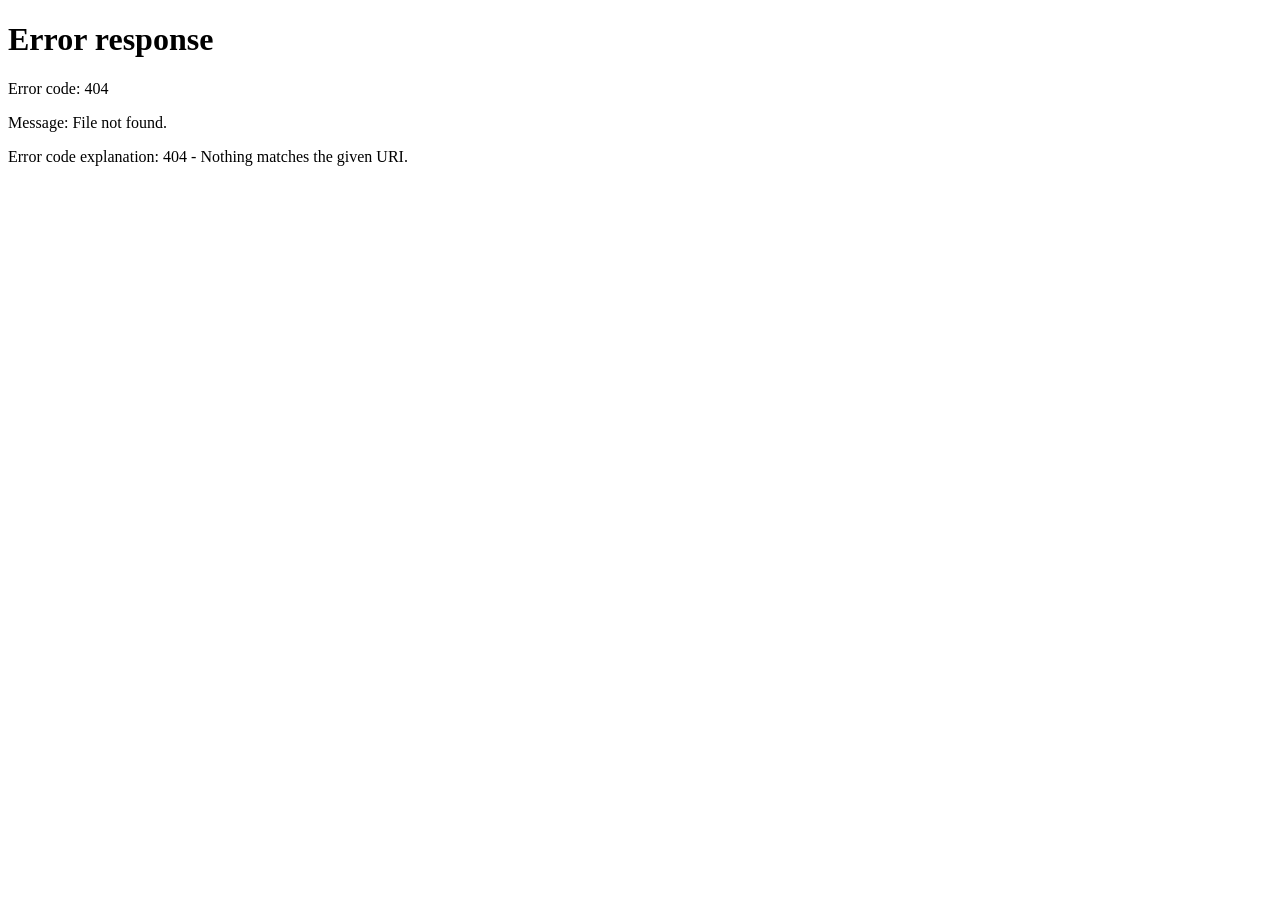
==== add-event.html @ 740edc6d "Create add-event.html" ====
<!DOCTYPE html>

<html lang="en">

<head>

<meta charset="UTF-8">
<meta name="viewport" content="width=device-width, initial-scale=1.0">

<title>Add Event</title>

<script src="https://accounts.google.com/gsi/client" async defer></script>

<script src="./js/config.js"></script>

<script src="./js/api.js"></script>

<script src="./js/auth.js"></script>

<style>

*{
    box-sizing:border-box;
}

body{
    margin:0;
    font-family:Arial,sans-serif;
    background:#f4f6f8;
    color:#222;
}

/* ================= HEADER ================= */

.header{
    background:#1e3a8a;
    color:white;
    padding:18px 30px;
    display:flex;
    justify-content:space-between;
    align-items:center;
}

.header h2{
    margin:0;
}

.backBtn{
    background:white;
    color:#1e3a8a;
    border:none;
    padding:10px 16px;
    border-radius:6px;
    cursor:pointer;
    font-weight:bold;
}

/* ================= CONTAINER ================= */

.container{
    max-width:1100px;
    margin:25px auto;
    padding:0 20px;
}

/* ================= CARD ================= */

.card{
    background:white;
    border-radius:10px;
    padding:25px;
    margin-bottom:20px;
    box-shadow:0 2px 6px rgba(0,0,0,.08);
}

.card h2{
    margin-top:0;
    color:#1e3a8a;
}

.cardDescription{
    color:#666;
    margin-bottom:20px;
}

/* ================= FORM GRID ================= */

.formGrid{
    display:grid;
    grid-template-columns:repeat(2,1fr);
    gap:18px;
}

.formGroup{
    display:flex;
    flex-direction:column;
}

.formGroup.full{
    grid-column:1 / -1;
}

label{
    font-weight:bold;
    margin-bottom:7px;
}

.required{
    color:#dc2626;
}

input,
select,
textarea{
    width:100%;
    padding:11px;
    border:1px solid #ccc;
    border-radius:6px;
    font-size:14px;
}

textarea{
    min-height:100px;
    resize:vertical;
}

input:focus,
select:focus,
textarea:focus{
    outline:none;
    border-color:#2563eb;
}

/* ================= HEADER IMAGE ================= */

.imageUpload{
    border:2px dashed #cbd5e1;
    border-radius:8px;
    padding:25px;
    text-align:center;
    background:#f8fafc;
    cursor:pointer;
}

.imageUpload:hover{
    background:#f1f5f9;
}

.imagePreview{
    max-width:100%;
    max-height:220px;
    margin-top:15px;
    border-radius:8px;
    display:none;
}

/* ================= QUESTIONS ================= */

.questionCard{
    border:1px solid #ddd;
    border-radius:8px;
    padding:18px;
    margin-bottom:15px;
    background:#fafafa;
}

.questionHeader{
    display:flex;
    justify-content:space-between;
    align-items:center;
    margin-bottom:15px;
}

.questionNumber{
    font-weight:bold;
    color:#1e3a8a;
}

.removeBtn{
    background:#dc2626;
    color:white;
    border:none;
    padding:7px 10px;
    border-radius:5px;
    cursor:pointer;
}

.addQuestionBtn{
    background:#2563eb;
    color:white;
    border:none;
    padding:10px 16px;
    border-radius:6px;
    cursor:pointer;
}

/* ================= ACTIONS ================= */

.actions{
    display:flex;
    justify-content:flex-end;
    gap:10px;
    margin-top:20px;
}

.cancelBtn{
    background:#6b7280;
    color:white;
    border:none;
    padding:12px 20px;
    border-radius:6px;
    cursor:pointer;
}

.createBtn{
    background:#16a34a;
    color:white;
    border:none;
    padding:12px 24px;
    border-radius:6px;
    cursor:pointer;
    font-weight:bold;
}

.createBtn:disabled{
    background:#9ca3af;
    cursor:not-allowed;
}

/* ================= SUCCESS ================= */

.successCard{
    display:none;
    background:white;
    border-radius:10px;
    padding:30px;
    margin-bottom:20px;
    box-shadow:0 2px 6px rgba(0,0,0,.08);
}

.successCard h2{
    color:#16a34a;
}

.resultGrid{
    display:grid;
    grid-template-columns:repeat(2,1fr);
    gap:15px;
    margin-top:20px;
}

.resultBox{
    border:1px solid #ddd;
    border-radius:8px;
    padding:15px;
}

.resultBox label{
    display:block;
    color:#666;
    font-size:12px;
}

.resultBox a{
    word-break:break-all;
}

.qrBox{
    text-align:center;
    margin-top:25px;
}

.qrBox img{
    width:220px;
    height:220px;
    object-fit:contain;
    border:1px solid #ddd;
    padding:10px;
}

/* ================= LOADING ================= */

.loading{
    display:none;
    position:fixed;
    inset:0;
    background:rgba(255,255,255,.75);
    justify-content:center;
    align-items:center;
    z-index:999;
}

.loadingBox{
    background:white;
    padding:25px 35px;
    border-radius:10px;
    box-shadow:0 4px 15px rgba(0,0,0,.2);
    text-align:center;
}

.spinner{
    width:35px;
    height:35px;
    border:4px solid #ddd;
    border-top:4px solid #1e3a8a;
    border-radius:50%;
    animation:spin 1s linear infinite;
    margin:0 auto 15px;
}

@keyframes spin{
    to{
        transform:rotate(360deg);
    }
}

@media(max-width:700px){

    .formGrid,
    .resultGrid{
        grid-template-columns:1fr;
    }

}

</style>

</head>

<body>

<!-- =====================================================
     HEADER
===================================================== -->

<div class="header">


<h2>➕ Add Event</h2>

<button
    class="backBtn"
    onclick="window.location='event-management.html'">

    ← Event Management

</button>


</div>

<div class="container">

<!-- =====================================================
     SUCCESS
===================================================== -->

<div
    class="successCard"
    id="successCard">


<h2>✓ Event Created Successfully</h2>

<p>
    The Google Form has been created and the event has
    been added to the Event Registry as ACTIVE.
</p>

<div class="resultGrid">

    <div class="resultBox">

        <label>Event Name</label>

        <strong id="resultEventName"></strong>

    </div>


    <div class="resultBox">

        <label>Event Spreadsheet ID</label>

        <strong id="resultSpreadsheetId"></strong>

    </div>


    <div class="resultBox">

        <label>Google Form</label>

        <a
            id="resultFormUrl"
            target="_blank"
            rel="noopener">

            Open Form

        </a>

    </div>


    <div class="resultBox">

        <label>Responder URL</label>

        <a
            id="resultResponderUrl"
            target="_blank"
            rel="noopener">

            Open Registration Form

        </a>

    </div>

</div>


<div class="qrBox">

    <h3>Registration QR Code</h3>

    <img
        id="resultQr"
        alt="Registration QR Code">

    <br><br>

    <button
        class="createBtn"
        onclick="window.location='event-management.html'">

        Return to Event Management

    </button>

</div>


</div>

<!-- =====================================================
     EVENT DETAILS
===================================================== -->

<div
    class="card"
    id="eventFormCard">


<h2>Event Details</h2>

<p class="cardDescription">

    Enter the information that will be used to create the
    Google Form and Event Registry record.

</p>


<div class="formGrid">


    <!-- EVENT DATE -->

    <div class="formGroup">

        <label>
            Event Date
            <span class="required">*</span>
        </label>

        <input
            type="date"
            id="eventDate"
            required>

    </div>


    <!-- EVENT NAME -->

    <div class="formGroup">

        <label>
            Event Name
            <span class="required">*</span>
        </label>

        <input
            type="text"
            id="eventName"
            placeholder="e.g. Kingdom Builders"
            required>

    </div>


    <!-- EVENT TYPE -->

    <div class="formGroup">

        <label>
            Event Type
            <span class="required">*</span>
        </label>

        <select
            id="eventType"
            required>

            <option value="">
                Select Event Type
            </option>

            <option value="Event">
                Event
            </option>

            <option value="Course">
                Course
            </option>

            <option value="Workshop">
                Workshop
            </option>

            <option value="Conference">
                Conference
            </option>

            <option value="Service">
                Service
            </option>

            <option value="Outreach">
                Outreach
            </option>

            <option value="Other">
                Other
            </option>

        </select>

    </div>


    <!-- VENUE -->

    <div class="formGroup">

        <label>
            Venue
            <span class="required">*</span>
        </label>

        <input
            type="text"
            id="venue"
            placeholder="e.g. COOS Main Hall"
            required>

    </div>


    <!-- LOCATION -->

    <div class="formGroup">

        <label>
            Location
            <span class="required">*</span>
        </label>

        <input
            type="text"
            id="location"
            placeholder="e.g. Singapore"
            required>

    </div>


    <!-- START TIME -->

    <div class="formGroup">

        <label>
            Start Time
        </label>

        <input
            type="time"
            id="startTime">

    </div>


    <!-- END TIME -->

    <div class="formGroup">

        <label>
            End Time
        </label>

        <input
            type="time"
            id="endTime">

    </div>


    <!-- DESCRIPTION -->

    <div class="formGroup full">

        <label>
            Event Description
        </label>

        <textarea
            id="eventDescription"
            placeholder="Describe the event..."></textarea>

    </div>

</div>


</div>

<!-- =====================================================
     GOOGLE FORM HEADER
===================================================== -->

<div class="card">


<h2>Google Form Header</h2>

<p class="cardDescription">

    Upload the event image to be used for the event
    registration form.

</p>


<div
    class="imageUpload"
    onclick="document.getElementById('headerImage').click()">

    <strong>
        Click to upload event header image
    </strong>

    <br>

    <small>
        Recommended: wide landscape image
    </small>

    <input
        type="file"
        id="headerImage"
        accept="image/*"
        style="display:none;">

    <img
        id="imagePreview"
        class="imagePreview">

</div>


</div>

<!-- =====================================================
     STANDARD PARAMETERS
===================================================== -->

<div class="card">


<h2>Registration Information</h2>

<p class="cardDescription">

    These standard registration fields will be included
    in every Event Form.

</p>


<div class="formGrid">


    <div class="formGroup">

        <label>
            Name
            <span class="required">*</span>
        </label>

        <input
            value="Name"
            disabled>

    </div>


    <div class="formGroup">

        <label>
            Email Address
            <span class="required">*</span>
        </label>

        <input
            value="Email Address"
            disabled>

    </div>


    <div class="formGroup">

        <label>
            Contact Number
            <span class="required">*</span>
        </label>

        <input
            value="Contact Number"
            disabled>

    </div>


    <div class="formGroup">

        <label>
            Church
        </label>

        <input
            value="Church"
            disabled>

    </div>


    <div class="formGroup">

        <label>
            Referral Source
        </label>

        <input
            value="How did you hear about this event?"
            disabled>

    </div>


    <div class="formGroup">

        <label>
            PDPA Consent
            <span class="required">*</span>
        </label>

        <input
            value="PDPA Consent"
            disabled>

    </div>

</div>


</div>

<!-- =====================================================
     CUSTOM QUESTIONS
===================================================== -->

<div class="card">


<h2>Event-Specific Questions</h2>

<p class="cardDescription">

    Add questions that are specific to this event.
    These will be added to the Google Form after the
    standard registration fields.

</p>


<div id="questionsContainer"></div>


<button
    type="button"
    class="addQuestionBtn"
    onclick="addQuestion()">

    + Add Question

</button>


</div>

<!-- =====================================================
     CREATE
===================================================== -->

<div class="card">


<div class="actions">

    <button
        type="button"
        class="cancelBtn"
        onclick="window.location='event-management.html'">

        Cancel

    </button>


    <button
        type="button"
        class="createBtn"
        id="createBtn"
        onclick="handleCreateEvent()">

        🚀 Create Event

    </button>

</div>


</div>

</div>

<!-- =====================================================
     LOADING
===================================================== -->

<div
    class="loading"
    id="loading">


<div class="loadingBox">

    <div class="spinner"></div>

    <strong>
        Creating Event...
    </strong>

    <p>
        Creating Google Form, response spreadsheet,
        QR code and Event Registry record.
    </p>

</div>


</div>

<script>

/*****************************************************
 * AUTH
 *****************************************************/

const user =
    JSON.parse(
        localStorage.getItem("mp_user")
    );


if(!user){

    location = "index.html";

}


if(
    user &&
    !["Admin","Intern"].includes(
        user.role
    )
){

    alert("Access denied.");

    location = "dashboard.html";

}


/*****************************************************
 * API RUNNER
 *****************************************************/

async function runScript(
    action,
    data = {}
){

    const result =
        await API.post(
            action,
            data
        );


    console.log(
        "API RESULT:",
        action,
        result
    );


    if(!result || !result.success){

        throw new Error(
            result?.message ||
            "Request failed"
        );

    }


    return result.data || result;

}


/*****************************************************
 * LOADING
 *****************************************************/

function showLoading(){

    document
        .getElementById("loading")
        .style.display = "flex";

}


function hideLoading(){

    document
        .getElementById("loading")
        .style.display = "none";

}


/*****************************************************
 * HEADER IMAGE
 *****************************************************/

let headerImageData = null;


document
    .getElementById("headerImage")
    .addEventListener(
        "change",
        function(event){

            const file =
                event.target.files[0];


            if(!file){

                return;

            }


            if(
                !file.type.startsWith("image/")
            ){

                alert(
                    "Please select an image file."
                );

                event.target.value = "";

                return;

            }


            const reader =
                new FileReader();


            reader.onload =
                function(e){

                    /*
                     * IMPORTANT:
                     *
                     * Backend expects:
                     *
                     * base64
                     * mimeType
                     * fileName
                     */

                    headerImageData = {

                        fileName:
                            file.name,

                        mimeType:
                            file.type,

                        base64:
                            e.target.result

                    };


                    const preview =
                        document
                            .getElementById(
                                "imagePreview"
                            );


                    preview.src =
                        e.target.result;


                    preview.style.display =
                        "block";

                };


            reader.readAsDataURL(file);

        }
    );


/*****************************************************
 * QUESTIONS
 *****************************************************/

let questionCounter = 0;


function addQuestion(){

    questionCounter++;


    const container =
        document.getElementById(
            "questionsContainer"
        );


    const card =
        document.createElement("div");


    card.className =
        "questionCard";


    card.innerHTML = `

        <div class="questionHeader">

            <span class="questionNumber">

                Question ${questionCounter}

            </span>

            <button
                type="button"
                class="removeBtn"
                onclick="removeQuestion(this)">

                Remove

            </button>

        </div>


        <div class="formGrid">


            <div class="formGroup full">

                <label>

                    Question
                    <span class="required">*</span>

                </label>

                <input
                    type="text"
                    class="questionText"
                    placeholder="Enter your question">

            </div>


            <div class="formGroup">

                <label>
                    Question Type
                </label>

                <select
                    class="questionType">

                    <option value="SHORT_ANSWER">
                        Short Answer
                    </option>

                    <option value="PARAGRAPH">
                        Paragraph
                    </option>

                    <option value="MULTIPLE_CHOICE">
                        Multiple Choice
                    </option>

                    <option value="CHECKBOXES">
                        Checkboxes
                    </option>

                    <option value="DROPDOWN">
                        Dropdown
                    </option>

                    <option value="DATE">
                        Date
                    </option>

                    <option value="TIME">
                        Time
                    </option>

                </select>

            </div>


            <div class="formGroup">

                <label>
                    Required?
                </label>

                <select
                    class="questionRequired">

                    <option value="YES">
                        Yes
                    </option>

                    <option value="NO">
                        No
                    </option>

                </select>

            </div>


            <div class="formGroup full">

                <label>
                    Options
                </label>

                <textarea
                    class="questionOptions"
                    placeholder="For Multiple Choice / Checkboxes / Dropdown only.

Enter one option per line."></textarea>


        </div>


    </div>

`;


container.appendChild(card);


}

/*****************************************************

* REMOVE QUESTION
  *****************************************************/

function removeQuestion(button){


const card =
    button.closest(
        ".questionCard"
    );


if(card){

    card.remove();

}


renumberQuestions();


}

/*****************************************************

* RENUMBER QUESTIONS
  *****************************************************/

function renumberQuestions(){


const cards =
    document.querySelectorAll(
        ".questionCard"
    );


cards.forEach(
    function(card,index){

        const number =
            card.querySelector(
                ".questionNumber"
            );


        number.textContent =
            "Question " +
            (index + 1);

    }
);


}

/*****************************************************

* COLLECT QUESTIONS
  *****************************************************/

function collectQuestions(){


const cards =
    document.querySelectorAll(
        ".questionCard"
    );


const questions = [];


cards.forEach(
    function(card){

        const text =
            card.querySelector(
                ".questionText"
            )
            .value
            .trim();


        if(!text){

            return;

        }


        const type =
            card.querySelector(
                ".questionType"
            )
            .value;


        const required =
            card.querySelector(
                ".questionRequired"
            )
            .value === "YES";


        const optionsText =
            card.querySelector(
                ".questionOptions"
            )
            .value;


        const options =
            optionsText
                .split("\n")
                .map(
                    function(option){

                        return option.trim();

                    }
                )
                .filter(
                    function(option){

                        return option !== "";

                    }
                );


        questions.push({

            title:
                text,

            type:
                type,

            required:
                required,

            options:
                options

        });

    }
);


return questions;


}

/*****************************************************

* VALIDATE EVENT
  *****************************************************/

function validateEvent(){


const eventDate =
    document
        .getElementById(
            "eventDate"
        )
        .value;


const eventName =
    document
        .getElementById(
            "eventName"
        )
        .value
        .trim();


const eventType =
    document
        .getElementById(
            "eventType"
        )
        .value;


const venue =
    document
        .getElementById(
            "venue"
        )
        .value
        .trim();


const location =
    document
        .getElementById(
            "location"
        )
        .value
        .trim();


if(!eventDate){

    alert(
        "Event Date is required."
    );

    return false;

}


if(!eventName){

    alert(
        "Event Name is required."
    );

    return false;

}


if(!eventType){

    alert(
        "Event Type is required."
    );

    return false;

}


if(!venue){

    alert(
        "Venue is required."
    );

    return false;

}


if(!location){

    alert(
        "Location is required."
    );

    return false;

}


/*
 * Validate custom questions.
 */

const cards =
    document.querySelectorAll(
        ".questionCard"
    );


for(
    let i = 0;
    i < cards.length;
    i++
){

    const text =
        cards[i]
            .querySelector(
                ".questionText"
            )
            .value
            .trim();


    if(!text){

        alert(
            "Please complete Question " +
            (i + 1) +
            " or remove it."
        );

        return false;

    }


    const type =
        cards[i]
            .querySelector(
                ".questionType"
            )
            .value;


    const optionsText =
        cards[i]
            .querySelector(
                ".questionOptions"
            )
            .value
            .trim();


    if(
        [
            "MULTIPLE_CHOICE",
            "CHECKBOXES",
            "DROPDOWN"
        ].includes(type)
        &&
        !optionsText
    ){

        alert(
            "Please provide options for Question " +
            (i + 1) +
            "."
        );

        return false;

    }

}


return true;


}

/*****************************************************

* CREATE EVENT
  *****************************************************/

async function handleCreateEvent(){


if(!validateEvent()){

    return;

}


const eventDate =
    document
        .getElementById(
            "eventDate"
        )
        .value;


const eventName =
    document
        .getElementById(
            "eventName"
        )
        .value
        .trim();


const eventType =
    document
        .getElementById(
            "eventType"
        )
        .value;


const eventDescription =
    document
        .getElementById(
            "eventDescription"
        )
        .value
        .trim();


const venue =
    document
        .getElementById(
            "venue"
        )
        .value
        .trim();


const location =
    document
        .getElementById(
            "location"
        )
        .value
        .trim();


const startTime =
    document
        .getElementById(
            "startTime"
        )
        .value;


const endTime =
    document
        .getElementById(
            "endTime"
        )
        .value;


const questions =
    collectQuestions();


const confirmed =
    confirm(

        "Create this event?\n\n" +

        "Event: " +
        eventName +
        "\n" +

        "Date: " +
        eventDate +
        "\n" +

        "Type: " +
        eventType +
        "\n" +

        "Venue: " +
        venue +
        "\n" +

        "Location: " +
        location +
        "\n\n" +

        "This will create:\n" +
        "• Google Form\n" +
        "• Response Spreadsheet\n" +
        "• ACTIVE Event Registry record\n\n" +

        "Continue?"

    );


if(!confirmed){

    return;

}


const button =
    document
        .getElementById(
            "createBtn"
        );


button.disabled =
    true;


showLoading();


try{

    /*
     * IMPORTANT:
     *
     * API action remains:
     *
     * createEvent
     *
     * Backend router maps this to:
     *
     * createEventForm()
     */

    const result =
        await runScript(
            "createEvent",
            {

                eventDate:
                    eventDate,

                eventName:
                    eventName,

                eventType:
                    eventType,

                eventDescription:
                    eventDescription,

                venue:
                    venue,

                location:
                    location,

                startTime:
                    startTime,

                endTime:
                    endTime,

                questions:
                    JSON.stringify(
                        questions
                    ),

                headerImage:
                    headerImageData
                        ? JSON.stringify(
                            headerImageData
                          )
                        : "",

                createdBy:
                    user &&
                    user.email
                        ? user.email
                        : ""

            }
        );


    hideLoading();


    showSuccess(
        result
    );

}
catch(err){

    console.error(
        "CREATE EVENT ERROR:",
        err
    );


    hideLoading();


    alert(
        "Unable to create event:\n\n" +
        (
            err.message ||
            String(err)
        )
    );


    button.disabled =
        false;

}


}

/*****************************************************

* SHOW SUCCESS
  *****************************************************/


function showSuccess(result) {

    console.log(
        "CREATE EVENT SUCCESS:",
        result
    );


    /***************************************************
     * HIDE EVENT CREATION CARDS
     ***************************************************/

    document
        .querySelectorAll(".card")
        .forEach(function(card) {

            card.style.display = "none";

        });


    /***************************************************
     * SHOW SUCCESS CARD
     ***************************************************/

    const success =
        document.getElementById(
            "successCard"
        );


    success.style.display =
        "block";


    /***************************************************
     * EVENT NAME
     ***************************************************/

    const eventName =
        result.eventName ||
        "";


    document
        .getElementById(
            "resultEventName"
        )
        .textContent =
            eventName;


    /***************************************************
     * SPREADSHEET ID
     ***************************************************/

    const spreadsheetId =
        result.spreadsheetId ||
        result.sourceSpreadsheetId ||
        "";


    document
        .getElementById(
            "resultSpreadsheetId"
        )
        .textContent =
            spreadsheetId;


    /***************************************************
     * GOOGLE FORM EDITOR URL
     ***************************************************/

    const editUrl =
        result.editUrl ||
        result.formUrl ||
        "";


    console.log(
        "GOOGLE FORM EDIT URL:",
        editUrl
    );


    const formLink =
        document.getElementById(
            "resultFormUrl"
        );


    if (editUrl) {

        formLink.href =
            editUrl;

        formLink.textContent =
            "Open Google Form";

        formLink.target =
            "_blank";

        formLink.rel =
            "noopener noreferrer";

        formLink.style.display =
            "inline";

    }
    else {

        formLink.removeAttribute(
            "href"
        );

        formLink.textContent =
            "Google Form URL unavailable";

    }


    /***************************************************
     * PUBLIC REGISTRATION URL
     ***************************************************/

    const responderUrl =
        result.registrationUrl ||
        result.responderUrl ||
        "";


    console.log(
        "REGISTRATION URL:",
        responderUrl
    );


    const responderLink =
        document.getElementById(
            "resultResponderUrl"
        );


    if (responderUrl) {

        responderLink.href =
            responderUrl;

        responderLink.textContent =
            "Open Registration Form";

        responderLink.target =
            "_blank";

        responderLink.rel =
            "noopener noreferrer";

        responderLink.style.display =
            "inline";

    }
    else {

        responderLink.removeAttribute(
            "href"
        );

        responderLink.textContent =
            "Registration URL unavailable";

    }


    /***************************************************
     * QR CODE
     *
     * QR MUST contain the PUBLIC REGISTRATION URL.
     ***************************************************/

    const qr =
        document.getElementById(
            "resultQr"
        );


    if (responderUrl) {

        qr.src =
            "https://quickchart.io/qr?size=300&text=" +
            encodeURIComponent(
                responderUrl
            );


        qr.alt =
            "Registration QR Code for " +
            eventName;


        qr.style.display =
            "inline-block";

    }
    else {

        qr.removeAttribute(
            "src"
        );


        qr.alt =
            "Registration QR Code unavailable";


        qr.style.display =
            "none";

    }


    /***************************************************
     * DEBUG
     ***************************************************/

    console.log(
        "SUCCESS DISPLAY:",
        {
            eventName:
                eventName,

            spreadsheetId:
                spreadsheetId,

            editUrl:
                editUrl,

            responderUrl:
                responderUrl,

            qrUrl:
                responderUrl
                    ? "https://quickchart.io/qr?size=300&text=" +
                      encodeURIComponent(responderUrl)
                    : ""

        }
    );

}



</script>

</body>

</html>
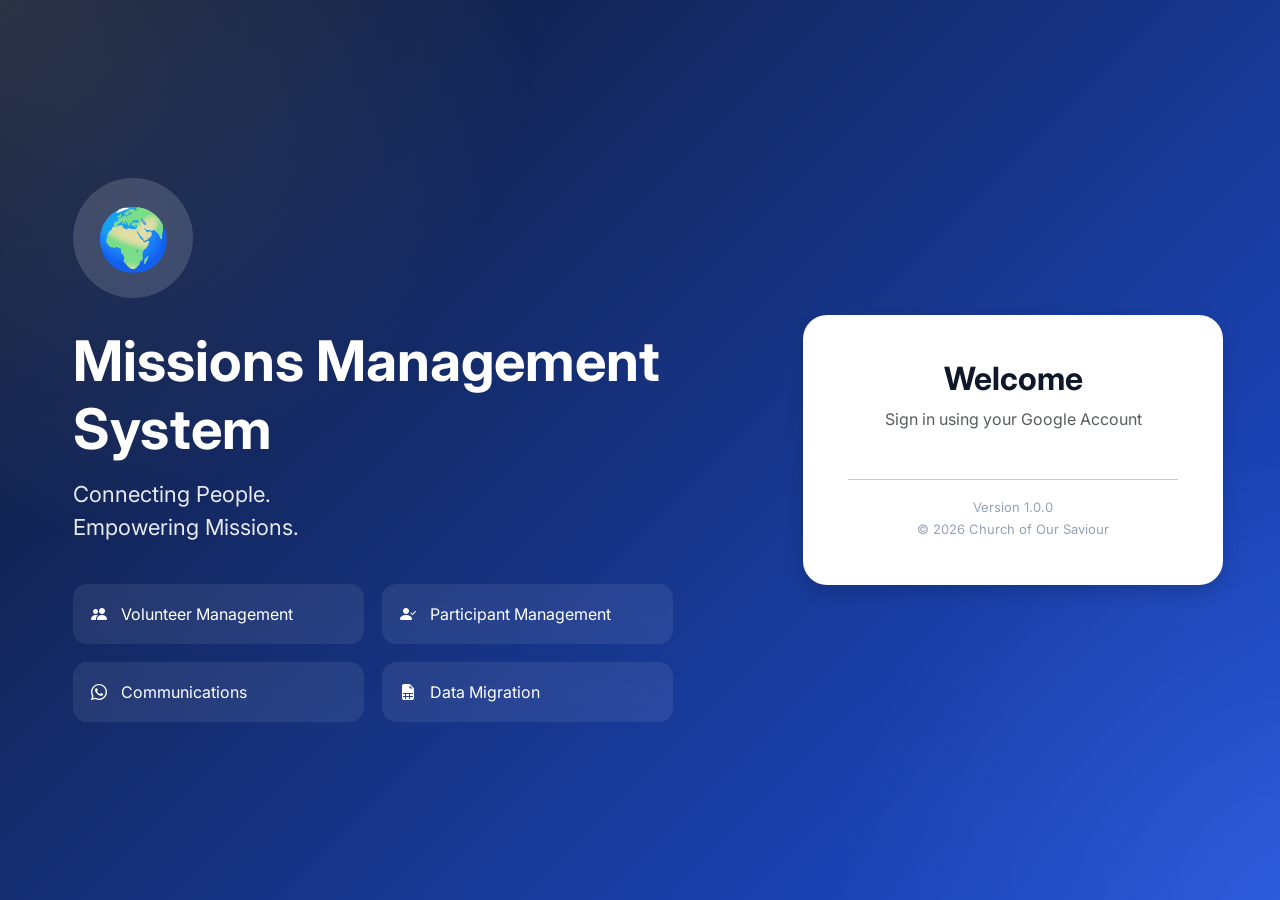
==== commit 447a6499: "Update add-event.html" ====
--- a/add-event.html
+++ b/add-event.html
@@ -340,7 +340,7 @@
 
 <button
     class="backBtn"
-    onclick="window.location='event-management.html'">
+    onclick="window.location='dashboard.html'">
 
     ← Event Management
 
@@ -433,7 +433,7 @@
 
     <button
         class="createBtn"
-        onclick="window.location='event-management.html'">
+        onclick="window.location='dashboard.html'">
 
         Return to Event Management
 
@@ -833,7 +833,7 @@
     <button
         type="button"
         class="cancelBtn"
-        onclick="window.location='event-management.html'">
+        onclick="window.location='dashboard.html'">
 
         Cancel
 
